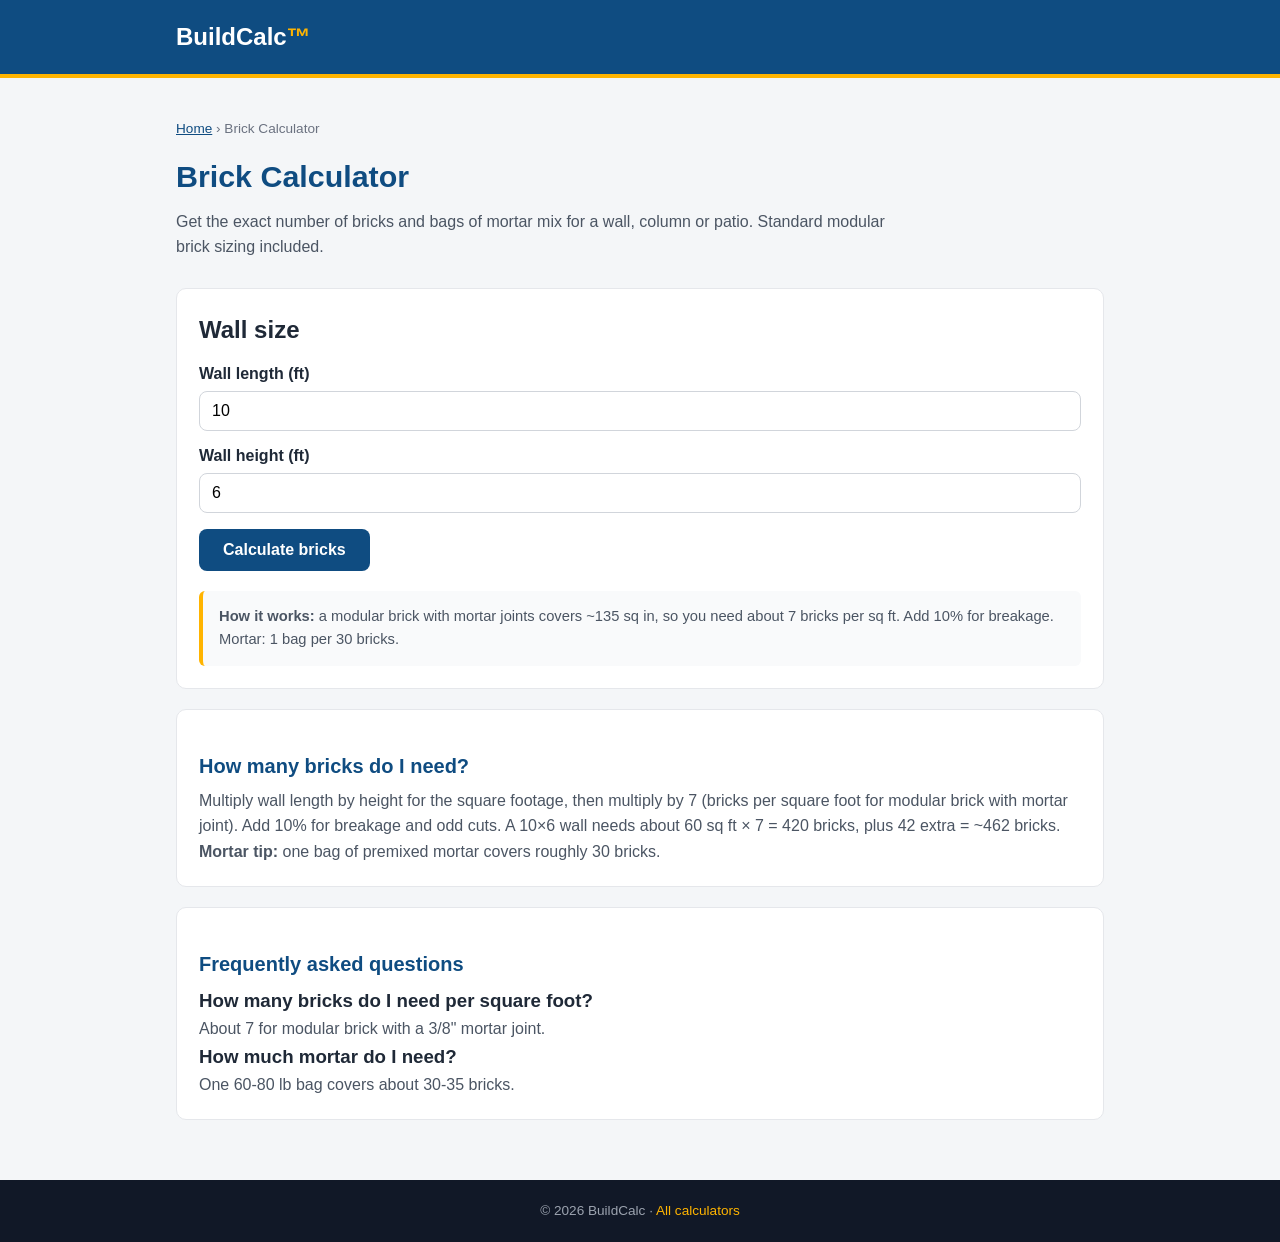
==== brick-calculator.html @ affffee4 "BuildCalc v1: 10 calculadoras de hogar y remodelacion" ====
<!DOCTYPE html>
<html lang="en">
<head>
    <meta charset="UTF-8">
    <meta name="viewport" content="width=device-width, initial-scale=1.0">
    <title>Brick Calculator - Bricks and Mortar for Walls & Pavers</title>
    <meta name="description" content="Free brick calculator. Estimate the number of bricks and bags of mortar mix for any wall or patio, with waste allowance.">
    <link rel="canonical" href="https://deX24K.github.io/BuildCalc/brick-calculator.html">
    <meta property="og:title" content="Brick Calculator - Bricks & Mortar">
    <meta property="og:description" content="Estimate bricks and mortar bags for any project.">
    <link rel="stylesheet" href="css/style.css">
    <script async src="https://pagead2.googlesyndication.com/pagead/js/adsbygoogle.js?client=ca-pub-5957334790088661" crossorigin="anonymous"></script>
    <meta name="google-adsense-account" content="ca-pub-5957334790088661">
    <script type="application/ld+json">
    {
      "@context": "https://schema.org",
      "@type": "FAQPage",
      "mainEntity": [
        {
          "@type": "Question",
          "name": "How many bricks do I need per square foot?",
          "acceptedAnswer": {
            "@type": "Answer",
            "text": "Using modular bricks (3 5/8 × 2 1/4 inch) with a 3/8 inch mortar joint, you need about 7 bricks per square foot of wall. Add 10% for breakage."
          }
        },
        {
          "@type": "Question",
          "name": "How much mortar do I need?",
          "acceptedAnswer": {
            "@type": "Answer",
            "text": "One 60-80 lb bag of mortar mix covers about 30-35 bricks. Plan for one bag per 30 bricks to be safe."
          }
        }
      ]
    }
    </script>
</head>
<body>
    <header class="site-header">
        <div class="container">
            <a class="site-logo" href="index.html">BuildCalc<span>™</span></a>
        </div>
    </header>

    <main class="container">
        <nav class="breadcrumb">
            <a href="index.html">Home</a> › Brick Calculator
        </nav>

        <section class="hero">
            <h1>Brick Calculator</h1>
            <p>Get the exact number of bricks and bags of mortar mix for a wall, column or patio. Standard modular brick sizing included.</p>
        </section>

        <div class="calculator">
            <h2>Wall size</h2>
            <label for="length">Wall length (ft)</label>
            <input type="number" id="length" min="1" value="10">
            <label for="height">Wall height (ft)</label>
            <input type="number" id="height" min="1" value="6">
            <button class="calc-btn" onclick="calcularLadrillos()">Calculate bricks</button>
            <div class="result-box" id="resultado"></div>
            <div class="formula">
                <strong>How it works:</strong> a modular brick with mortar joints covers ~135 sq in, so you need about 7 bricks per sq ft. Add 10% for breakage. Mortar: 1 bag per 30 bricks.
            </div>
        </div>

        <div class="article-content">
            <h2>How many bricks do I need?</h2>
            <p>Multiply wall length by height for the square footage, then multiply by 7 (bricks per square foot for modular brick with mortar joint). Add 10% for breakage and odd cuts. A 10×6 wall needs about 60 sq ft × 7 = 420 bricks, plus 42 extra = ~462 bricks.</p>
            <p><strong>Mortar tip:</strong> one bag of premixed mortar covers roughly 30 bricks.</p>
        </div>

        <div class="article-content">
            <h2>Frequently asked questions</h2>
            <h3>How many bricks do I need per square foot?</h3>
            <p>About 7 for modular brick with a 3/8" mortar joint.</p>
            <h3>How much mortar do I need?</h3>
            <p>One 60-80 lb bag covers about 30-35 bricks.</p>
        </div>
    </main>

    <footer class="site-footer">
        <div class="container"><p>© 2026 BuildCalc · <a href="index.html">All calculators</a></p></div>
    </footer>

    <script>
    function calcularLadrillos() {
        const l = parseFloat(document.getElementById('length').value) || 0;
        const h = parseFloat(document.getElementById('height').value) || 0;
        const pies = l * h;
        const ladrillos = Math.ceil(pies * 7 * 1.10);
        const mezcla = Math.ceil(ladrillos / 30);
        const r = document.getElementById('resultado');
        r.style.display = 'block';
        r.innerHTML = 'Wall area: <strong>' + Math.round(pies) + ' sq ft</strong>.<br>' +
            'Bricks (with 10% waste): <strong>' + ladrillos + ' bricks</strong>.<br>' +
            'Mortar mix: <strong>' + mezcla + ' bags</strong> (~1 per 30 bricks).';
    }
    </script>
</body>
</html>
---- css/style.css ----
/* BuildCalc - own stylesheet */
* { box-sizing: border-box; margin: 0; padding: 0; }

body {
    font-family: -apple-system, BlinkMacSystemFont, "Segoe UI", Roboto, Helvetica, Arial, sans-serif;
    background: #f4f6f8;
    color: #1f2937;
    line-height: 1.6;
}

.container { max-width: 960px; margin: 0 auto; padding: 0 16px; }

.site-header {
    background: #0f4c81;
    color: #fff;
    padding: 18px 0;
    border-bottom: 4px solid #ffb400;
}
.site-logo { font-size: 1.5rem; font-weight: 800; color: #fff; text-decoration: none; }
.site-logo span { color: #ffb400; }
.tagline { font-size: 0.95rem; color: #dbe7f3; margin-top: 2px; }

main.container { padding-top: 28px; padding-bottom: 40px; }

.hero { margin-bottom: 28px; }
.hero h1 { font-size: 1.9rem; color: #0f4c81; margin-bottom: 8px; }
.hero p { color: #4b5563; max-width: 720px; }

.calc-grid {
    display: grid;
    grid-template-columns: repeat(auto-fill, minmax(220px, 1fr));
    gap: 16px;
    margin-bottom: 32px;
}
.calc-card {
    background: #fff;
    border: 1px solid #e5e7eb;
    border-radius: 10px;
    padding: 18px;
    text-decoration: none;
    color: #1f2937;
    transition: transform .12s ease, box-shadow .12s ease;
    display: block;
}
.calc-card:hover { transform: translateY(-3px); box-shadow: 0 8px 20px rgba(15,76,129,.12); border-color: #0f4c81; }
.calc-card__icon { font-size: 1.6rem; margin-bottom: 6px; }
.calc-card h2 { font-size: 1.05rem; margin-bottom: 4px; color: #0f4c81; }
.calc-card p { font-size: 0.85rem; color: #4b5563; }

.info { background: #fff; border: 1px solid #e5e7eb; border-radius: 10px; padding: 22px; }
.info h2 { color: #0f4c81; margin-bottom: 6px; font-size: 1.2rem; }
.info p { color: #4b5563; }

.site-footer {
    background: #111827;
    color: #9ca3af;
    padding: 20px 0;
    font-size: 0.85rem;
    text-align: center;
}
.site-footer a { color: #ffb400; text-decoration: none; }

/* Calculator pages */
.calculator {
    background: #fff;
    border: 1px solid #e5e7eb;
    border-radius: 10px;
    padding: 22px;
    margin: 20px 0;
}
.calculator label { display: block; font-weight: 600; margin: 12px 0 4px; }
.calculator input {
    width: 100%;
    padding: 10px 12px;
    border: 1px solid #d1d5db;
    border-radius: 8px;
    font-size: 1rem;
}
.calculator input:focus { outline: 2px solid #0f4c81; }
.calc-btn {
    margin-top: 16px;
    padding: 12px 24px;
    background: #0f4c81;
    color: #fff;
    border: none;
    border-radius: 8px;
    font-size: 1rem;
    font-weight: 700;
    cursor: pointer;
}
.calc-btn:hover { background: #0b3a61; }
.result-box {
    margin-top: 18px;
    padding: 16px;
    background: #eff6ff;
    border: 1px solid #bfdbfe;
    border-radius: 8px;
    font-size: 1.2rem;
    font-weight: 700;
    color: #0f4c81;
    display: none;
    white-space: pre-line;
}
.formula {
    margin-top: 20px;
    padding: 14px 16px;
    background: #f9fafb;
    border-left: 4px solid #ffb400;
    border-radius: 6px;
    font-size: 0.92rem;
    color: #4b5563;
}
.article-content { background: #fff; border: 1px solid #e5e7eb; border-radius: 10px; padding: 22px; margin: 20px 0; }
.article-content h2 { color: #0f4c81; margin: 18px 0 6px; font-size: 1.25rem; }
.article-content p, .article-content li { color: #4b5563; }
.article-content ul { margin: 8px 0 8px 20px; }
.breadcrumb { font-size: 0.85rem; color: #6b7280; margin: 12px 0; }
.breadcrumb a { color: #0f4c81; }

@media (max-width: 480px) {
    .hero h1 { font-size: 1.5rem; }
}
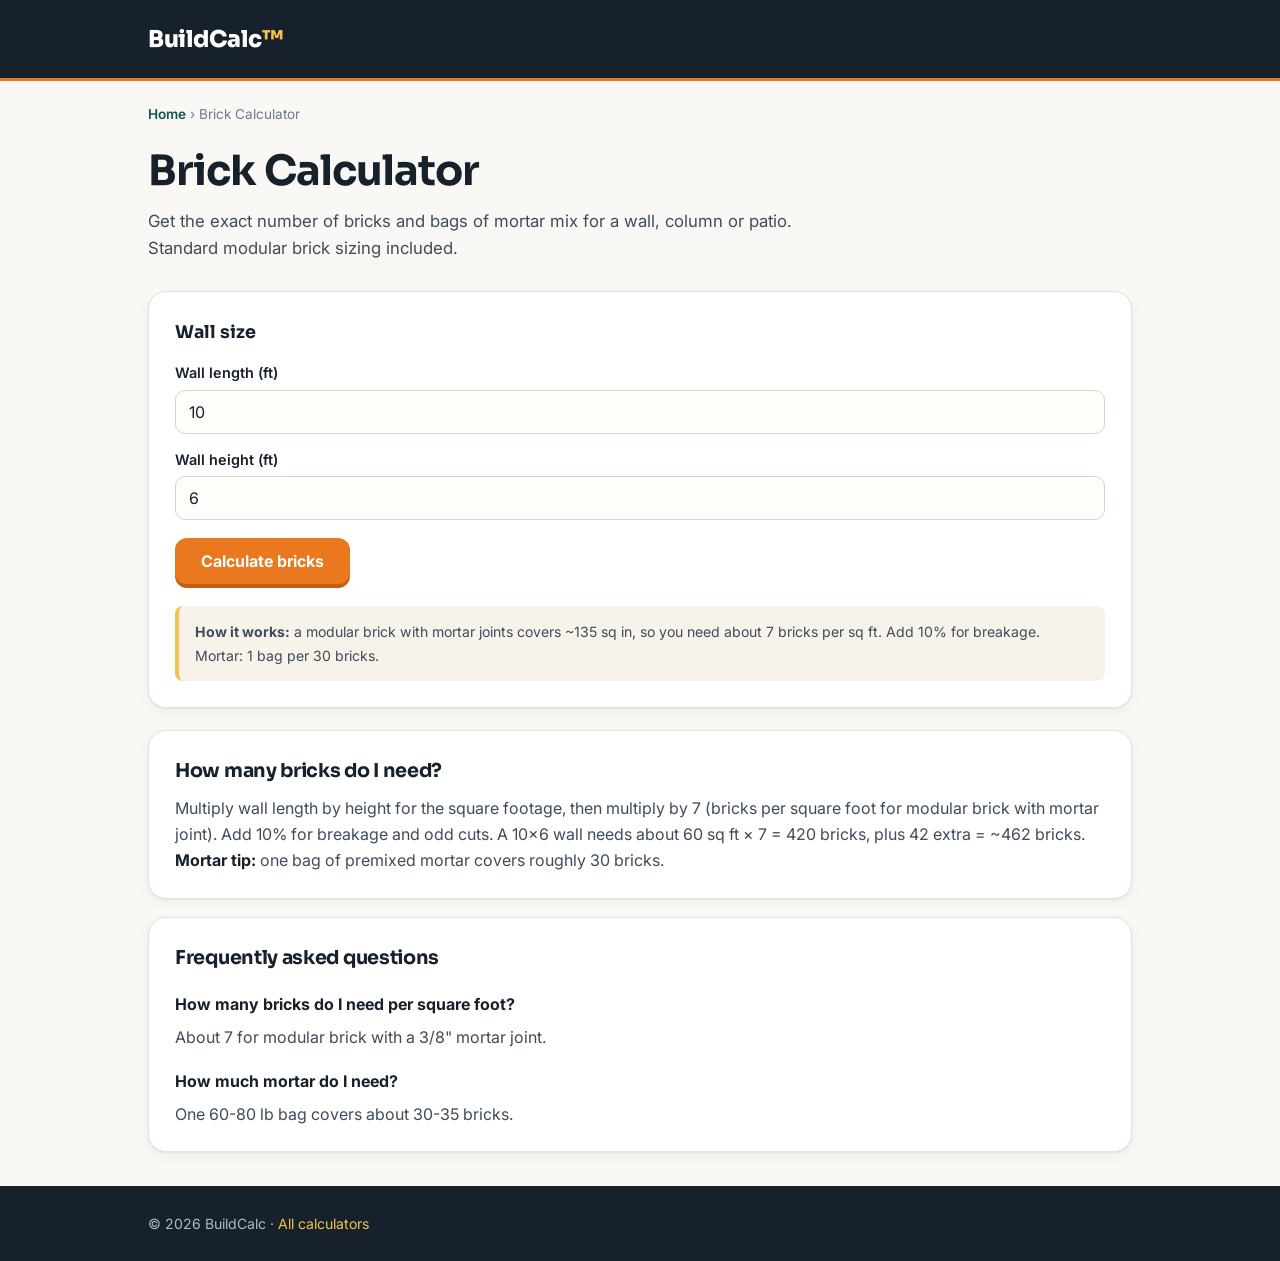
==== commit b5861545: "Rediseno: identidad propia con Sora/Inter, tarjetas, pasos y portada con personalidad" ====
--- a/brick-calculator.html
+++ b/brick-calculator.html
@@ -8,6 +8,9 @@
     <link rel="canonical" href="https://deX24K.github.io/BuildCalc/brick-calculator.html">
     <meta property="og:title" content="Brick Calculator - Bricks & Mortar">
     <meta property="og:description" content="Estimate bricks and mortar bags for any project.">
+    <link rel="preconnect" href="https://fonts.googleapis.com">
+    <link rel="preconnect" href="https://fonts.gstatic.com" crossorigin>
+    <link href="https://fonts.googleapis.com/css2?family=Inter:wght@400;500;600;700&family=Sora:wght@600;700;800&display=swap" rel="stylesheet">
     <link rel="stylesheet" href="css/style.css">
     <script async src="https://pagead2.googlesyndication.com/pagead/js/adsbygoogle.js?client=ca-pub-5957334790088661" crossorigin="anonymous"></script>
     <meta name="google-adsense-account" content="ca-pub-5957334790088661">
@@ -48,7 +51,7 @@
             <a href="index.html">Home</a> › Brick Calculator
         </nav>
 
-        <section class="hero">
+        <section class="hero calc-page-hero">
             <h1>Brick Calculator</h1>
             <p>Get the exact number of bricks and bags of mortar mix for a wall, column or patio. Standard modular brick sizing included.</p>
         </section>
@@ -100,4 +103,4 @@
     }
     </script>
 </body>
-</html>+</html>
--- a/css/style.css
+++ b/css/style.css
@@ -1,122 +1,266 @@
-/* BuildCalc - own stylesheet */
+/* BuildCalc - identidad "ferretería moderna" */
 * { box-sizing: border-box; margin: 0; padding: 0; }
 
+:root {
+    --ink: #17212b;
+    --ink-soft: #3e4c5b;
+    --muted: #6b7a8c;
+    --paper: #faf8f4;
+    --card: #ffffff;
+    --line: #e7e1d6;
+    --orange: #e9781f;
+    --orange-dark: #c65f12;
+    --teal: #1f6f6b;
+    --teal-dark: #15534f;
+    --yellow: #f2c14e;
+    --shadow-sm: 0 1px 2px rgba(23,33,43,.06), 0 4px 12px rgba(23,33,43,.05);
+    --shadow-md: 0 2px 4px rgba(23,33,43,.07), 0 10px 24px rgba(23,33,43,.09);
+}
+
 body {
-    font-family: -apple-system, BlinkMacSystemFont, "Segoe UI", Roboto, Helvetica, Arial, sans-serif;
-    background: #f4f6f8;
-    color: #1f2937;
-    line-height: 1.6;
-}
-
-.container { max-width: 960px; margin: 0 auto; padding: 0 16px; }
-
+    font-family: "Inter", -apple-system, BlinkMacSystemFont, "Segoe UI", Roboto, sans-serif;
+    background: var(--paper);
+    color: var(--ink);
+    line-height: 1.65;
+    -webkit-font-smoothing: antialiased;
+}
+
+.container { max-width: 1024px; margin: 0 auto; padding: 0 20px; }
+
+/* Cabecera */
 .site-header {
-    background: #0f4c81;
-    color: #fff;
-    padding: 18px 0;
-    border-bottom: 4px solid #ffb400;
-}
-.site-logo { font-size: 1.5rem; font-weight: 800; color: #fff; text-decoration: none; }
-.site-logo span { color: #ffb400; }
-.tagline { font-size: 0.95rem; color: #dbe7f3; margin-top: 2px; }
-
-main.container { padding-top: 28px; padding-bottom: 40px; }
-
-.hero { margin-bottom: 28px; }
-.hero h1 { font-size: 1.9rem; color: #0f4c81; margin-bottom: 8px; }
-.hero p { color: #4b5563; max-width: 720px; }
+    background: var(--ink);
+    color: #fff;
+    padding: 20px 0;
+    position: relative;
+    border-bottom: 3px solid var(--orange);
+}
+.site-header .container { display: flex; align-items: baseline; justify-content: space-between; gap: 16px; flex-wrap: wrap; }
+.site-logo {
+    font-family: "Sora", sans-serif;
+    font-size: 1.45rem;
+    font-weight: 800;
+    color: #fff;
+    text-decoration: none;
+    letter-spacing: -0.5px;
+}
+.site-logo span { color: var(--yellow); }
+.header-note { color: #aeb9c4; font-size: 0.82rem; }
+
+/* Héroe */
+.hero { padding: 40px 0 28px; }
+.hero .kicker {
+    display: inline-block;
+    background: #fff3e0;
+    color: var(--orange-dark);
+    font-weight: 700;
+    font-size: 0.75rem;
+    letter-spacing: 1.2px;
+    text-transform: uppercase;
+    padding: 5px 12px;
+    border-radius: 999px;
+    margin-bottom: 14px;
+}
+.hero h1 {
+    font-family: "Sora", sans-serif;
+    font-size: clamp(1.9rem, 4vw, 2.6rem);
+    line-height: 1.15;
+    letter-spacing: -1px;
+    margin-bottom: 12px;
+    color: var(--ink);
+}
+.hero h1 em { font-style: normal; color: var(--orange); }
+.hero p { color: var(--ink-soft); max-width: 680px; font-size: 1.05rem; }
+
+/* Pasos */
+.steps { display: grid; grid-template-columns: repeat(auto-fit, minmax(200px, 1fr)); gap: 14px; margin: 26px 0 34px; }
+.step {
+    background: var(--card);
+    border: 1px solid var(--line);
+    border-radius: 14px;
+    padding: 16px 18px;
+    box-shadow: var(--shadow-sm);
+    display: flex;
+    gap: 12px;
+    align-items: flex-start;
+}
+.step__num {
+    flex: none;
+    width: 30px; height: 30px;
+    border-radius: 50%;
+    background: var(--teal);
+    color: #fff;
+    font-weight: 800;
+    font-size: 0.9rem;
+    display: grid;
+    place-items: center;
+}
+.step strong { display: block; font-size: 0.95rem; }
+.step small { color: var(--muted); font-size: 0.82rem; }
+
+/* Secciones de calculadoras */
+.section-title {
+    font-family: "Sora", sans-serif;
+    font-size: 1.25rem;
+    margin: 8px 0 16px;
+    display: flex;
+    align-items: center;
+    gap: 10px;
+    color: var(--ink);
+}
+.section-title::after { content: ""; flex: 1; height: 1px; background: var(--line); }
 
 .calc-grid {
     display: grid;
-    grid-template-columns: repeat(auto-fill, minmax(220px, 1fr));
+    grid-template-columns: repeat(auto-fill, minmax(230px, 1fr));
     gap: 16px;
-    margin-bottom: 32px;
+    margin-bottom: 30px;
 }
 .calc-card {
-    background: #fff;
-    border: 1px solid #e5e7eb;
+    background: var(--card);
+    border: 1px solid var(--line);
+    border-radius: 16px;
+    padding: 20px;
+    text-decoration: none;
+    color: var(--ink);
+    transition: transform .15s ease, box-shadow .15s ease, border-color .15s ease;
+    display: flex;
+    flex-direction: column;
+    gap: 8px;
+    box-shadow: var(--shadow-sm);
+    position: relative;
+    overflow: hidden;
+}
+.calc-card::before {
+    content: "";
+    position: absolute;
+    inset: 0 auto 0 0;
+    width: 4px;
+    background: var(--orange);
+    opacity: 0;
+    transition: opacity .15s ease;
+}
+.calc-card:hover { transform: translateY(-4px); box-shadow: var(--shadow-md); border-color: #d8cfbf; }
+.calc-card:hover::before { opacity: 1; }
+.calc-card__icon {
+    width: 46px; height: 46px;
+    display: grid; place-items: center;
+    font-size: 1.5rem;
+    background: #f4efe6;
+    border-radius: 12px;
+}
+.calc-card h2 { font-size: 1.05rem; font-weight: 700; color: var(--ink); }
+.calc-card p { font-size: 0.85rem; color: var(--muted); margin: 0; }
+.calc-card__go { margin-top: auto; font-size: 0.82rem; font-weight: 600; color: var(--orange-dark); display: flex; align-items: center; gap: 4px; }
+.calc-card__go::after { content: "→"; transition: transform .15s ease; }
+.calc-card:hover .calc-card__go::after { transform: translateX(3px); }
+
+/* Nota / info */
+.info {
+    background: var(--teal);
+    color: #e8f4f3;
+    border-radius: 16px;
+    padding: 26px;
+    margin: 8px 0 34px;
+}
+.info h2 { font-family: "Sora", sans-serif; color: #fff; margin-bottom: 8px; font-size: 1.2rem; }
+.info p { color: #d7ebe9; max-width: 760px; }
+
+/* Páginas de calculadora */
+.breadcrumb { font-size: 0.85rem; color: var(--muted); margin: 22px 0 4px; }
+.breadcrumb a { color: var(--teal-dark); font-weight: 600; text-decoration: none; }
+.breadcrumb a:hover { text-decoration: underline; }
+
+.calc-page-hero { padding: 18px 0 6px; }
+
+.calculator {
+    background: var(--card);
+    border: 1px solid var(--line);
+    border-radius: 18px;
+    padding: 26px;
+    margin: 22px 0;
+    box-shadow: var(--shadow-sm);
+}
+.calculator h2 { font-family: "Sora", sans-serif; font-size: 1.1rem; margin-bottom: 4px; color: var(--ink); }
+.calculator label { display: block; font-weight: 600; margin: 14px 0 5px; font-size: 0.9rem; }
+.calculator input, .calculator select {
+    width: 100%;
+    padding: 11px 13px;
+    border: 1.5px solid #ddd4c5;
     border-radius: 10px;
-    padding: 18px;
-    text-decoration: none;
-    color: #1f2937;
-    transition: transform .12s ease, box-shadow .12s ease;
-    display: block;
-}
-.calc-card:hover { transform: translateY(-3px); box-shadow: 0 8px 20px rgba(15,76,129,.12); border-color: #0f4c81; }
-.calc-card__icon { font-size: 1.6rem; margin-bottom: 6px; }
-.calc-card h2 { font-size: 1.05rem; margin-bottom: 4px; color: #0f4c81; }
-.calc-card p { font-size: 0.85rem; color: #4b5563; }
-
-.info { background: #fff; border: 1px solid #e5e7eb; border-radius: 10px; padding: 22px; }
-.info h2 { color: #0f4c81; margin-bottom: 6px; font-size: 1.2rem; }
-.info p { color: #4b5563; }
-
-.site-footer {
-    background: #111827;
-    color: #9ca3af;
-    padding: 20px 0;
-    font-size: 0.85rem;
-    text-align: center;
-}
-.site-footer a { color: #ffb400; text-decoration: none; }
-
-/* Calculator pages */
-.calculator {
-    background: #fff;
-    border: 1px solid #e5e7eb;
-    border-radius: 10px;
-    padding: 22px;
-    margin: 20px 0;
-}
-.calculator label { display: block; font-weight: 600; margin: 12px 0 4px; }
-.calculator input {
-    width: 100%;
-    padding: 10px 12px;
-    border: 1px solid #d1d5db;
-    border-radius: 8px;
     font-size: 1rem;
-}
-.calculator input:focus { outline: 2px solid #0f4c81; }
+    background: #fffdfa;
+    font-family: inherit;
+    color: var(--ink);
+    transition: border-color .12s ease, box-shadow .12s ease;
+}
+.calculator input:focus, .calculator select:focus { outline: none; border-color: var(--orange); box-shadow: 0 0 0 3px rgba(233,120,31,.15); }
 .calc-btn {
-    margin-top: 16px;
-    padding: 12px 24px;
-    background: #0f4c81;
+    margin-top: 18px;
+    padding: 13px 26px;
+    background: var(--orange);
     color: #fff;
     border: none;
-    border-radius: 8px;
+    border-radius: 12px;
     font-size: 1rem;
     font-weight: 700;
     cursor: pointer;
-}
-.calc-btn:hover { background: #0b3a61; }
+    font-family: inherit;
+    transition: background .12s ease, transform .06s ease;
+    box-shadow: 0 4px 0 var(--orange-dark);
+}
+.calc-btn:hover { background: var(--orange-dark); }
+.calc-btn:active { transform: translateY(2px); box-shadow: 0 2px 0 var(--orange-dark); }
 .result-box {
-    margin-top: 18px;
-    padding: 16px;
-    background: #eff6ff;
-    border: 1px solid #bfdbfe;
-    border-radius: 8px;
-    font-size: 1.2rem;
-    font-weight: 700;
-    color: #0f4c81;
+    margin-top: 20px;
+    padding: 18px;
+    background: #f2fbfa;
+    border: 1px solid #bfe3e0;
+    border-radius: 12px;
+    font-size: 1.05rem;
+    color: var(--teal-dark);
     display: none;
     white-space: pre-line;
+    line-height: 1.7;
 }
 .formula {
-    margin-top: 20px;
+    margin-top: 22px;
     padding: 14px 16px;
-    background: #f9fafb;
-    border-left: 4px solid #ffb400;
-    border-radius: 6px;
-    font-size: 0.92rem;
-    color: #4b5563;
-}
-.article-content { background: #fff; border: 1px solid #e5e7eb; border-radius: 10px; padding: 22px; margin: 20px 0; }
-.article-content h2 { color: #0f4c81; margin: 18px 0 6px; font-size: 1.25rem; }
-.article-content p, .article-content li { color: #4b5563; }
+    background: #f7f3eb;
+    border-left: 4px solid var(--yellow);
+    border-radius: 8px;
+    font-size: 0.88rem;
+    color: var(--ink-soft);
+}
+
+.article-content {
+    background: var(--card);
+    border: 1px solid var(--line);
+    border-radius: 18px;
+    padding: 24px 26px;
+    margin: 18px 0;
+    box-shadow: var(--shadow-sm);
+}
+.article-content h2 { font-family: "Sora", sans-serif; color: var(--ink); margin: 20px 0 8px; font-size: 1.2rem; letter-spacing: -0.3px; }
+.article-content h2:first-child { margin-top: 0; }
+.article-content h3 { font-size: 1rem; color: var(--ink); margin: 18px 0 6px; }
+.article-content p, .article-content li { color: var(--ink-soft); }
 .article-content ul { margin: 8px 0 8px 20px; }
-.breadcrumb { font-size: 0.85rem; color: #6b7280; margin: 12px 0; }
-.breadcrumb a { color: #0f4c81; }
+.article-content strong { color: var(--ink); }
+.article-content li { margin-bottom: 6px; }
+
+/* Pie */
+.site-footer { background: var(--ink); color: #aeb9c4; padding: 26px 0; font-size: 0.88rem; margin-top: 34px; }
+.site-footer .container { display: flex; justify-content: space-between; gap: 12px; flex-wrap: wrap; }
+.site-footer a { color: var(--yellow); text-decoration: none; }
+.site-footer a:hover { text-decoration: underline; }
 
 @media (max-width: 480px) {
-    .hero h1 { font-size: 1.5rem; }
-}+    .hero { padding-top: 28px; }
+    .steps { grid-template-columns: 1fr; }
+    .calculator { padding: 20px; }
+    .site-header .container { align-items: center; }
+}
+
+/* Tipografías */
+h1, h2, .site-logo { font-family: "Sora", "Inter", sans-serif; }
